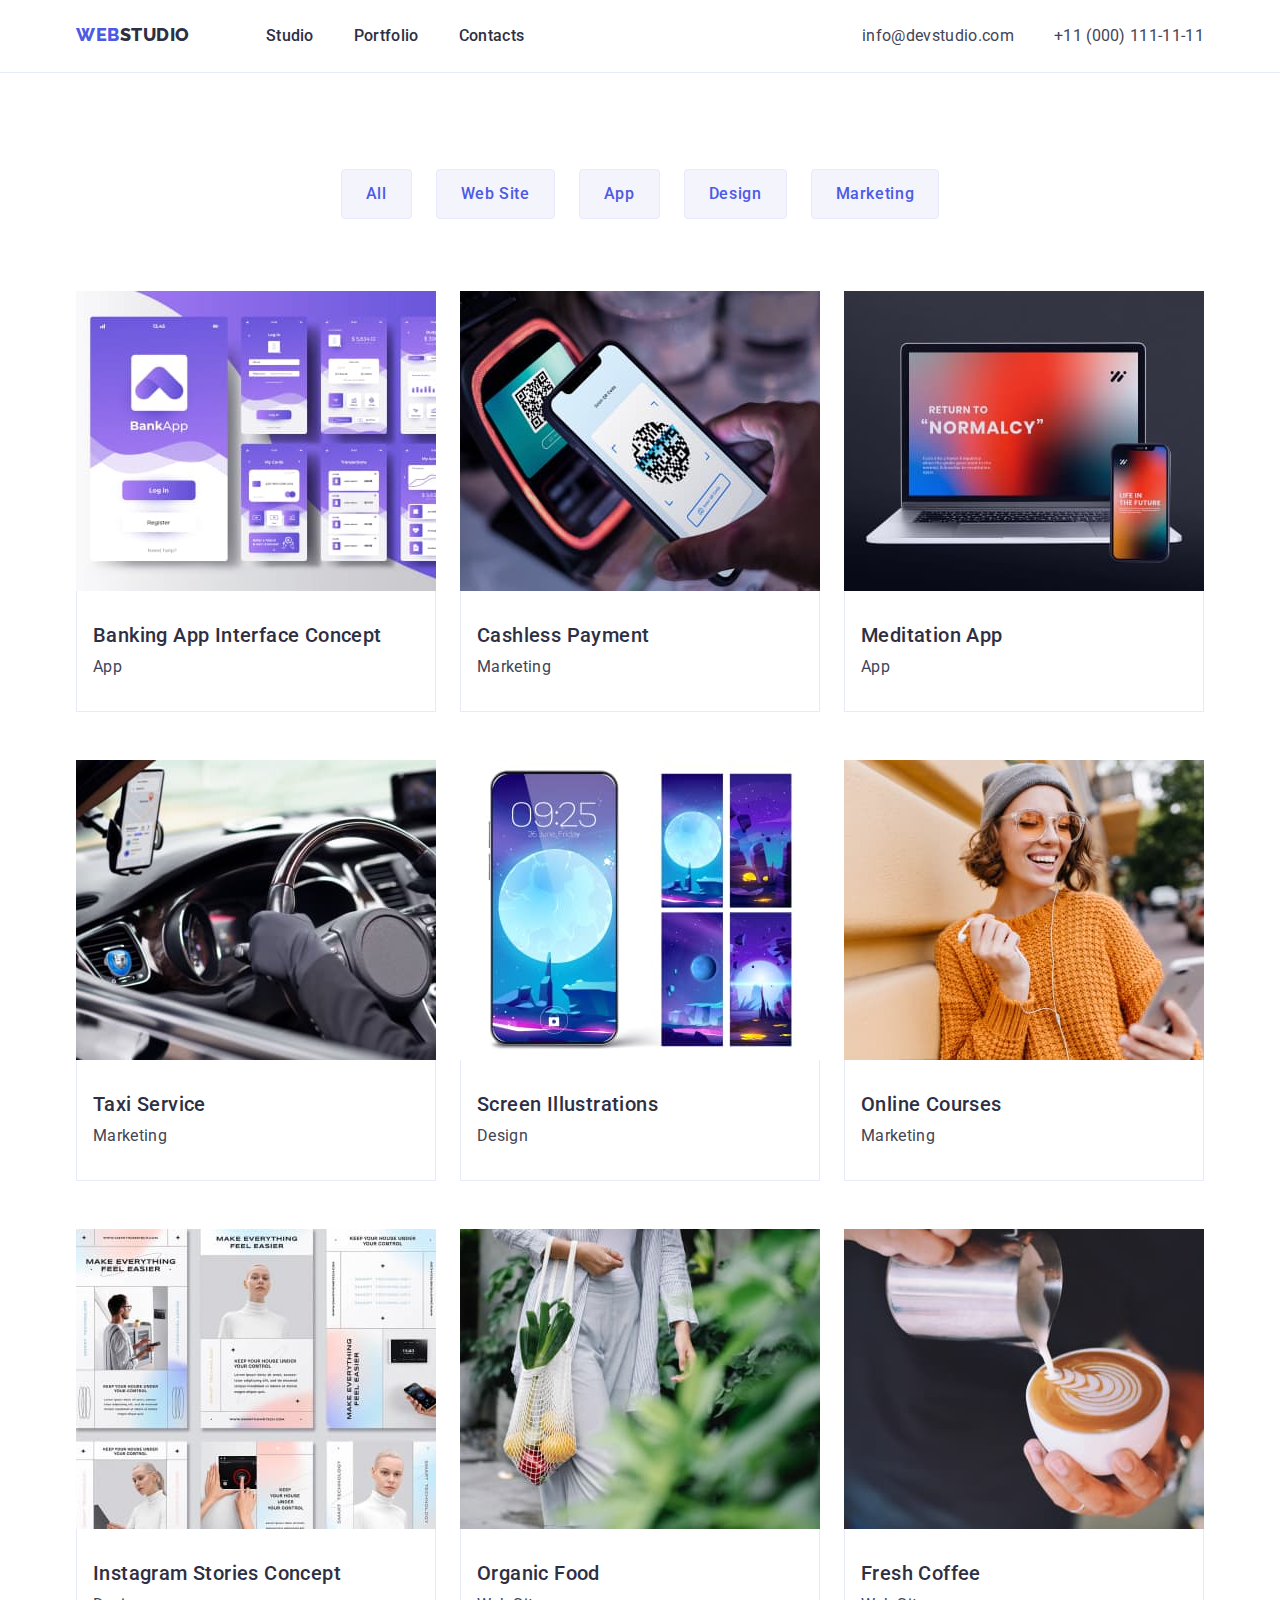
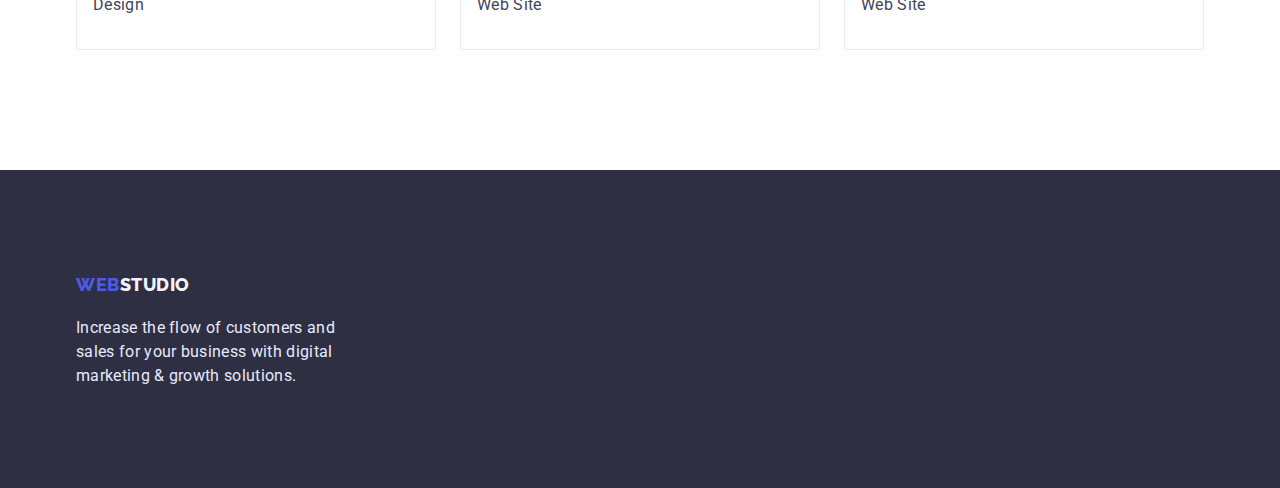
==== portfolio.html @ 6ff559cb "Initial commit" ====
<!DOCTYPE html>
<html lang="en">
<head>
    <meta charset="UTF-8">
    <meta http-equiv="X-UA-Compatible" content="IE=edge">
    <meta name="viewport" content="width=device-width, initial-scale=1.0">
    <link rel="preconnect" href="https://fonts.googleapis.com">
<link rel="preconnect" href="https://fonts.gstatic.com" crossorigin>
<link href="https://fonts.googleapis.com/css2?family=Raleway:wght@800&family=Roboto:wght@400;500;700&display=swap" rel="stylesheet">
<link rel="stylesheet" href="https://cdnjs.cloudflare.com/ajax/libs/modern-normalize/1.1.0/modern-normalize.min.css">
  <link rel="stylesheet" href="./css/style.css">
    <title>porfolio</title>
</head>
<body>
    <header class="heder">
        <div class="conteiner   heder_conteiner">
            <nav class="nav">
                <a class="lo_go  link" href="index.html" >WEB<span class="logo_2">Studio</span></a>
                <ul class="list-heder list">
                    <li class="list__item"><a class="link-heder link" href="./index.html"> Studio </a></li>  
                    <li class="list__item"><a class="link-heder link" href="./portfolio.html"> Portfolio</a></li>
                    <li class="list__item"><a class="link-heder link" href="" >Contacts</a></li>
                </ul> 
            </nav>
                <address class="adres">
                    <ul class="list">
                    <li class="adres__item"><a class="adres__meil link" href="meilto:info@devstudio.com" >info@devstudio.com</a></li>
                    <li class="adres__item"><a class="adres__tel link" href="tel:+11(000)111-11-11">+11 (000) 111-11-11</a></li>
                </ul>
                </address></div>
                
    </header>
    <main>
        <section class="menu">
            <div class="conteiner">
          <h1  class="visually-hidden">porfolio</h1>
         <ul class="lists list">
            <li class="lists__item"><button class="lists__buuton" type="button">All</button></li>
            <li class="lists__item"><button class="lists__buuton" type="button">Web Site</button></li>
            <li class="lists__item"><button class="lists__buuton" type="button">App</button></li>
            <li class="lists__item"><button class="lists__buuton" type="button">Design</button></li>
            <li class="lists__item"><button class="lists__buuton" type="button">Marketing</button></li>
    
         </ul>
        <ul class="porfolio list">
            <li class="porfolio__item"><a class="link" href=""><img class="porfolio__photo" src="./images/img1.jpg" alt="Banking App Interface Concept" width="360">
                <div class="border"><h2 class="portfolio__title">Banking App Interface Concept</h2>
                <p class="portfolio__text">App</p></div></a></li>
            <li class="porfolio__item"><a class="link" href=""><img class="porfolio__photo" src="./images/img2.jpg" alt="Cashless Payment" width="360">
                <div class="border"><h2 class="portfolio__title">Cashless Payment</h2>
                <p class="portfolio__text">Marketing</p></div></a></li>
            <li class="porfolio__item"><a class="link" href=""><img class="porfolio__photo" src="./images/img3.jpg" alt="Meditaion App" width="360">
                <div class="border"><h2 class="portfolio__title">Meditation App</h2>
                <p class="portfolio__text">App</p></div></a></li>
            <li class="porfolio__item"><a class="link" href=""><img class="porfolio__photo" src="./images/img4.jpg" alt="Taxi Service" width="360">
                <div class="border"> <h2 class="portfolio__title">Taxi Service</h2>
                <p class="portfolio__text">Marketing</p></div></a></li>
            <li class="porfolio__item"><a class="link" href=""><img class="porfolio__photo" src="./images/img5.jpg" alt="Seen Illustrationscr" width="360">
                <div class="border"> <h2 class="portfolio__title">Screen Illustrations</h2>
                <p class="portfolio__text">Design</p></div></a></li>
            <li class="porfolio__item"><a class="link" href=""><img class="porfolio__photo" src="./images/img6.jpg" alt="Online Courses" width="360">
                <div class="border"> <h2 class="portfolio__title">Online Courses</h2>
                <p class="portfolio__text">Marketing</p></div></a></li>
            <li class="porfolio__item"><a class="link" href=""><img class="porfolio__photo" src="./images/img7.jpg" alt="Instagram Stories Concept" width="360">
                <div class="border"><h2 class="portfolio__title">Instagram Stories Concept</h2>
                <p class="portfolio__text">Design</p></div></a></li>
            <li class="porfolio__item"><a class="link" href=""><img class="porfolio__photo" src="./images/img8.jpg" alt="Organic Food" width="360">
                <div class="border">  <h2 class="portfolio__title">Organic Food</h2>
                <p class="portfolio__text">Web Site</p></div></a></li>
            <li class="porfolio__item"><a class="link" href=""><img class="porfolio__photo" src="./images/img9.jpg" alt="Fresh Coffee" width="360">
                <div class="border"> <h2 class="portfolio__title">Fresh Coffee</h2>
                <p class="portfolio__text">Web Site</p></div></a></li>
        </ul>
    </div>
        </section>
    </main>
    <footer  class="footer">
        <div class="footer-conteiner">
    <a class="lo_gof link" href="index.html">WEB<span class="footer-logo">Studio</span></a>
    <p class="footer-text" >Increase the flow of customers and sales for your business with digital marketing & growth solutions.</p>
    </div>
       </footer>
</body>
</html>
---- css/style.css ----
:root{
    --bg-color:#FFFFFF;
    --hero-and-footer-bg-color:#2E2F42;
    --setion-bg-color:#F4F4FD;
    --color-text-color:#2E2F42;
    --seconari-text-color:#434455;
    --hero-title-and-button-color:#FFFFFF;
    --portfolio-buuton-color:#4D5AE5;
    --portfolio-buuton-bg-color:#F4F4FD;
    --portfolio-buuton-hover-color:#FFFFFF;
    --portfolio-buuton-bg-hover-color:#404BBF;
    --footer-text-color:#E7E9FC;
    --logo-color:#4D5AE5;
    --logo-heder-color:#2E2F42;
    --logo-footer-color:#F4F4FD;
    
}
a{
    text-decoration: none;}
    *{
        margin: 0px;
        padding: 0px;
    }
img{
  display: block;  
  max-width: 100%;
  height: auto;
}
body{
    background-color:var(--bg-color);
     font-family: 'Roboto', sans-serif;
     font-size: 16px;
     color:var(--seconari-text-color)
}
.heder_conteiner{
  align-items: center;
   display: flex;
   }
   .nav{
   display: flex;
   }
   .heder{
    padding-top: 24px;
    padding-bottom: 24px;
    border-bottom: 1px solid var(--footer-text-color);
   
   }
.conteiner{
    width: 1158px;
    margin: 0 auto;
    padding-right: 15px;
    padding-left: 15px;
}
   
button{
    cursor:pointer;

  }
  .list{
    list-style: none;
  }
  li{
    list-style-type: none;
  }
  .lo_go{
    font-family: 'Raleway',sans-serif;
    font-weight: 800;
    font-size: 18px;
    color:var(--logo-color);
    line-height: 1.17;
    letter-spacing: 0.03em;
    text-transform: uppercase;

   
    margin-right: 76px; 

  }
  .lo_gof{
    font-family: 'Raleway',sans-serif;
    font-weight: 800;
    font-size: 18px;
    color:var(--logo-color);
    line-height: 1.17;
    letter-spacing: 0.03em;
    text-transform: uppercase;
    text-decoration: none;

  }
  .logo_2{
   
    color:var(--logo-heder-color);

  }
  .link{
    text-decoration: none;
   
  }
  .list-heder{
    
}

.list__item:not(:last-child){
    margin-right: 40px;
   }
  



  
  .link-heder{
    font-weight: 500;
    font-size: 16px;
    line-height: 1.5;
    letter-spacing: 0.02em;
    color: var(--color-text-color);


   
  }
  .link-heder:hover,
  .link-heder:focus{
    color: var(--portfolio-buuton-bg-hover-color);
    border: var(--portfolio-buuton-bg-hover-color);
    border-radius: 2px;
 
  }
  .list{
    display: flex;
  }
  .adres{
    margin-left:  auto;
    display: flex;

    font-size: 16px;
    line-height: 1.5;
    letter-spacing: 0.02em;
    color:var(--seconari-text-color) ;
   font-style: normal;}

.adres__item:not(:last-child){
    margin-right: 40px;
}
.adres__meil{
 

    

    color:var(--seconari-text-color);

}
.adres__tel{

    
    color: var(--seconari-text-color);
}
.line{
    position: absolute;
  width: 1440px;
  height: 0px;
  left: 0px;
  top: 72px;


  background-color: var(--bg-color);
  border: 1px solid var(--footer-text-color);}


    .adres__meil:hover,
    .adres__meil:focus{
        color: var(--portfolio-buuton-bg-hover-color);
    }
    .tel:hover,
    .tel:focus{
        color: var(--portfolio-buuton-bg-hover-color);
    }
    .hero{
        background-color: var(--hero-and-footer-bg-color);
        padding-top: 188px;
        padding-bottom: 188px;
        text-align: center;
    }
    .hero-title {
      
        max-width: 496px;
       margin: auto;
       margin-bottom: 48px;
      
         
        font-weight: 700;
        font-size: 56px;
        line-height: 1.07;
        letter-spacing: 0.02em;
        color: var(--hero-title-and-button-color);
    }
    .button {
        padding: 16px 32px;
        max-width: 176px; ;
       
       

        font-family: 'Roboto', sans-serif;
        letter-spacing: 0.04em;
        font-weight: 500;
        font-size: 16px;
        line-height: 1.5;
        color: var(--bg-color);
        background: var(--portfolio-buuton-color);
        box-shadow: 0px 4px 4px rgb(0 0 0 / 15%);
        border: var(--buuton-color);
        border-radius: 4px;
    }
    .button:hover, .button:focus{
        background-color: var(--portfolio-buuton-bg-hover-color);
     

    }
    .visually-hidden {
        position: absolute;
        width: 1px;
        height: 1px;
        margin: -1px;
        border: 0;
        padding: 0;
        
        white-space: nowrap;
        clip-path: inset(100%);
        clip: rect(0 0 0 0);
        overflow: hidden;}
        .section{
            padding-top: 120px;
            padding-bottom: 120px;
        }
        .advantages {
           
        }
        .advantages__item:not(:last-child){
            margin-right: 24px;
            min-width: 264px;
   
           }
      
        .advantages__title {
            text-align: left;
            margin-bottom: 8px; ;

            font-weight: 500;
            font-size: 20px;
            line-height: 1.2;
            letter-spacing: 0.02em;
            color: var(--color-text-color);

        }
        .advantages__text {
            text-align: left;

            font-size: 16px;
            line-height: 1.5;
            letter-spacing: 0.02em;
            color: var(--seconari-text-color);
         
        }
        .what { 

           padding-bottom: 120px;
        }
        .what__title {
            margin-bottom: 72px;
            text-align: center;


            font-weight: 700;
            font-size: 36px;
            line-height: 1.11;
            letter-spacing: 0.02em;
            color: var(--color-text-color);
            text-transform: capitalize;

        }
        .what__list {
            display: flex;
        }
        .what__item {
            display: block;
        }
        .what__item:not(:last-child){
            margin-right: 24px;
        }

        .what__imeg {
            
        }
        .team {
            background-color: var(--setion-bg-color);
            padding-top: 120px;
            padding-bottom: 120px;

        }
        .team__title {
            margin-bottom: 72px;
            


            font-weight: 700;
            font-size: 36px;
            line-height: 1.11;
            text-align: center;
            text-transform: capitalize ;
            letter-spacing: 0.02em;
            color: var(--color-text-color);
         
        }
        .team__list {
            display: flex;

             background-color: var(--setion-bg-color);
        }
        .team__item:not(:last-child){
            margin-right: 24px;
        }
        .team__item{
            border-radius: 0px 0px 4px 4px;
        }
        .team__photo {
            display: block;

            background: url(man-with-laptop-presenting-something.jpg);
        }
        .team__sabtitle {
           
            text-align: center;
           

            font-weight: 500;
            font-size: 20px;
            line-height: 1.2;
            letter-spacing: 0.02em;
            color: var(--color-text-color);
            
        }
        .stule_team{
            padding-top: 32px;
            padding-bottom: 32px;
            background-color: var(--bg-color);
        }
        .team__text {
           margin-top: 8px;
            text-align: center;
            

            font-size: 16px;
            line-height: 1.5;
            letter-spacing: 0.02em;
            color: var(--seconari-text-color);

        }
        .footer {
            background-color: var(--hero-and-footer-bg-color);
            padding-top: 100px;
            padding-bottom: 100px;
        }
        .footer-conteiner{
            background-color: var(--hero-and-footer-bg-color);
            padding-left: 15px;
            padding-right: 15px;
            max-width: 1158px; 
           margin: auto;

        }
        .footer-logo {
            font-weight: 800;
            font-size: 18px;
            line-height: 1.66;
            letter-spacing: 0.03em;
            color: var(--portfolio-buuton-bg-color);
        }
        .footer-text {
            width: 264px;
            margin-top: 16px;

            font-size: 16px;
          line-height: 1.5;
          letter-spacing: 0.02em;
          color: var(--footer-text-color);
        }
/* portfolio */
.menu{
    padding-top: 96px; 
    padding-bottom: 120px;
}
.lists{

}
.lists__buuton{
    font-family:'Roboto', sans-serif;
    font-weight: 500;
font-size: 16px;
line-height: 1.5;
letter-spacing: 0.04em;
color: var(--portfolio-buuton-color);
background-color: var(--logo-footer-color);
border: 1px solid var(--footer-text-color);
border-radius: 4px;
}
.lists__buuton:focus,
.lists__buuton:hover{
    color: var(--bg-color);
    background-color: var(--portfolio-buuton-bg-hover-color);
   border: transparent;
   

}
.porfolio {

}
.porfolio__item {
}
.porfolio__photo {
   
}
.portfolio__title {
    font-weight: 500;
font-size: 20px;
line-height: 1.2;
letter-spacing: 0.02em;
color:var(--color-text-color)
}
.portfolio__text {
    

    font-size: 16px;
    line-height: 1.5;
    letter-spacing: 0.02em;
    color: var(--seconari-text-color);
    }



.lists{
    flex-wrap: wrap;
   
    margin-left: auto;
    justify-content: center;
   
    
    }
    .lists__item:not(:last-child){
        margin-right: 24px;
    }
    
    .lists__buuton{
        padding: 12px 24px;
       
    }
    .porfolio{
        display: flex;
        flex-wrap: wrap;
       margin-top: 72px;
       gap: 48px 24px;
       
    }
    .portfolio__conteiner{
        margin: 0px 148px 120px;
        max-width: 1128px;}
          
        
    
  
    .porfolio__item{
       
        max-width: 360px; 
    }
    .border{
        
        border-left: 1px solid var(--footer-text-color);
        border-right: 1px solid var(--footer-text-color); 
        border-bottom: 1px solid var(--footer-text-color);
        padding: 32px 16px;
    }
.porfolio__photo {
    display: block;
    
    background: linear-gradient(0deg, rgba(77, 90, 229, 0.1), rgba(77, 90, 229, 0.1)), url(4074365.jpg);
}
     .portfolio__title {
 
    


    font-weight: 500;
font-size: 20px;
line-height: 1.2;
letter-spacing: 0.02em;
}


.portfolio__text {
   margin-top: 8px;
    text-align: left;
    

    font-size: 16px;
    line-height: 1.5;
    letter-spacing: 0.02em;
    color: var(--seconari-text-color);
}
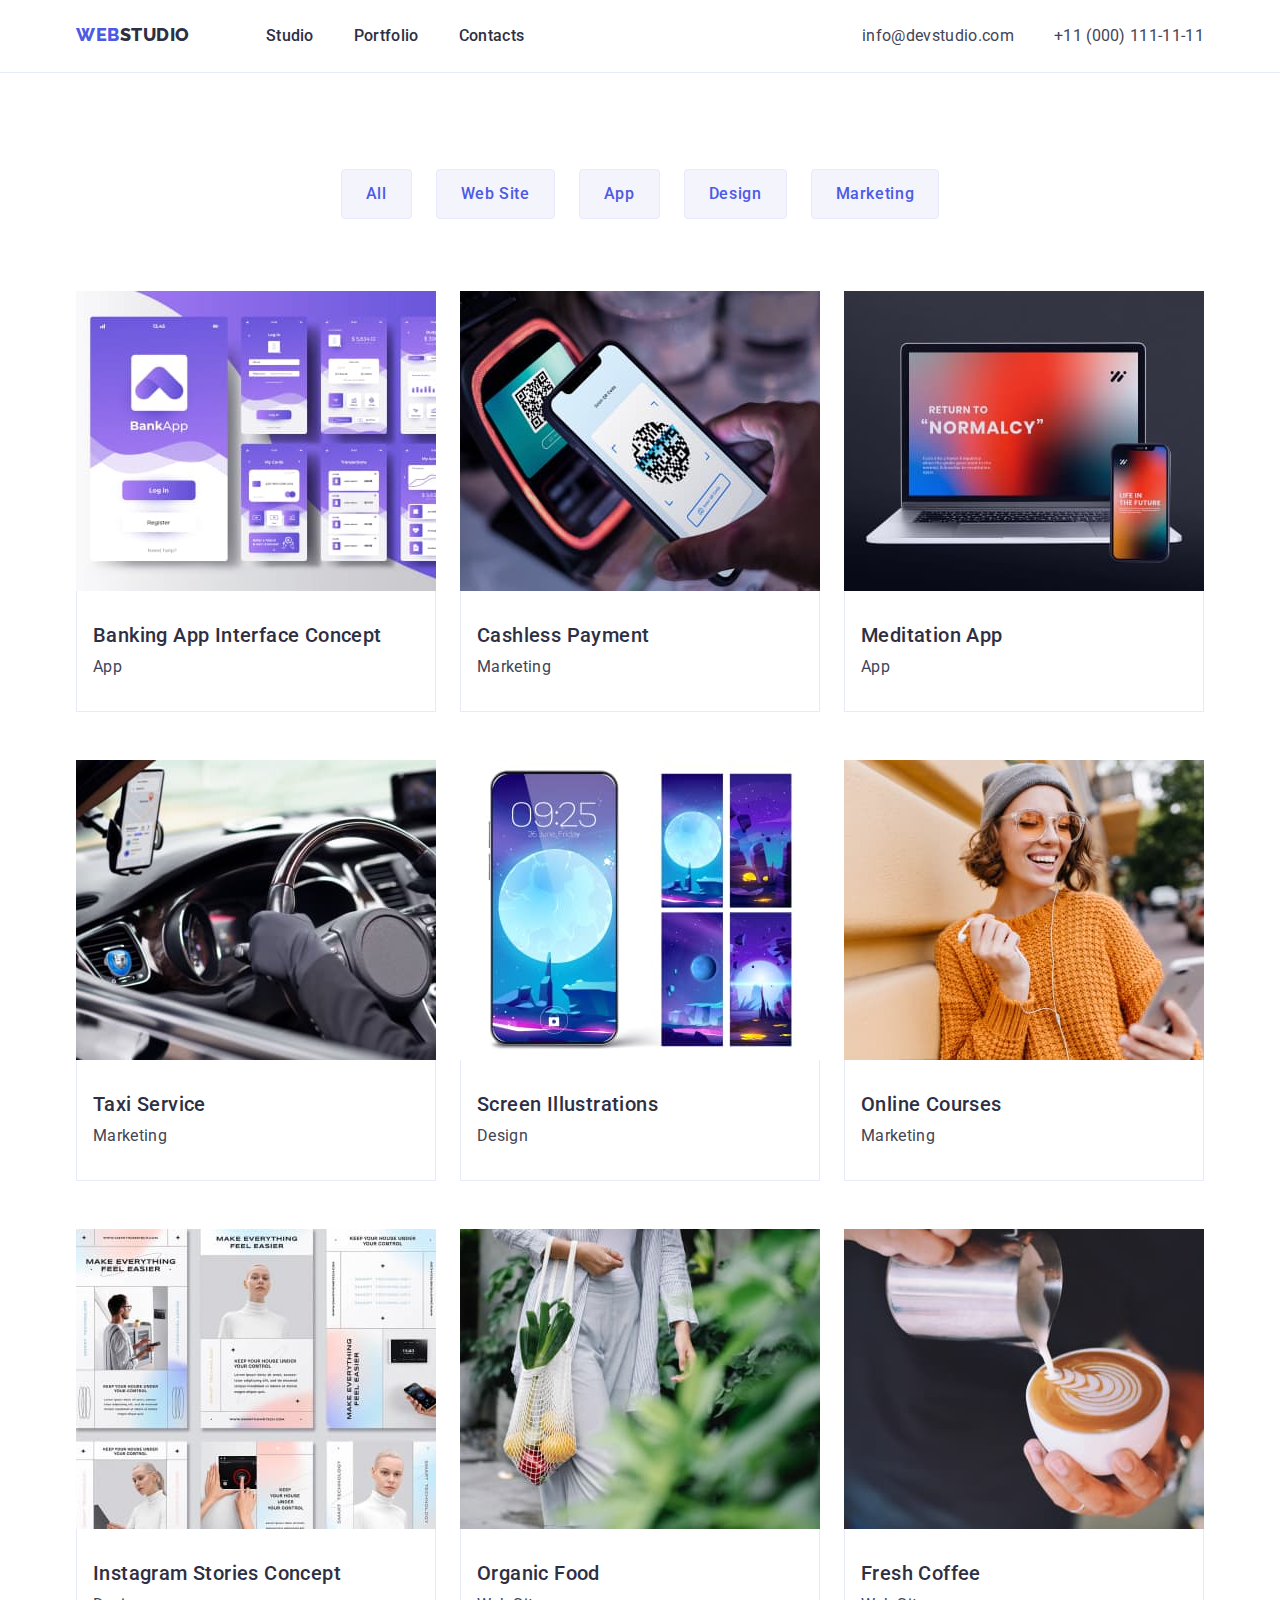
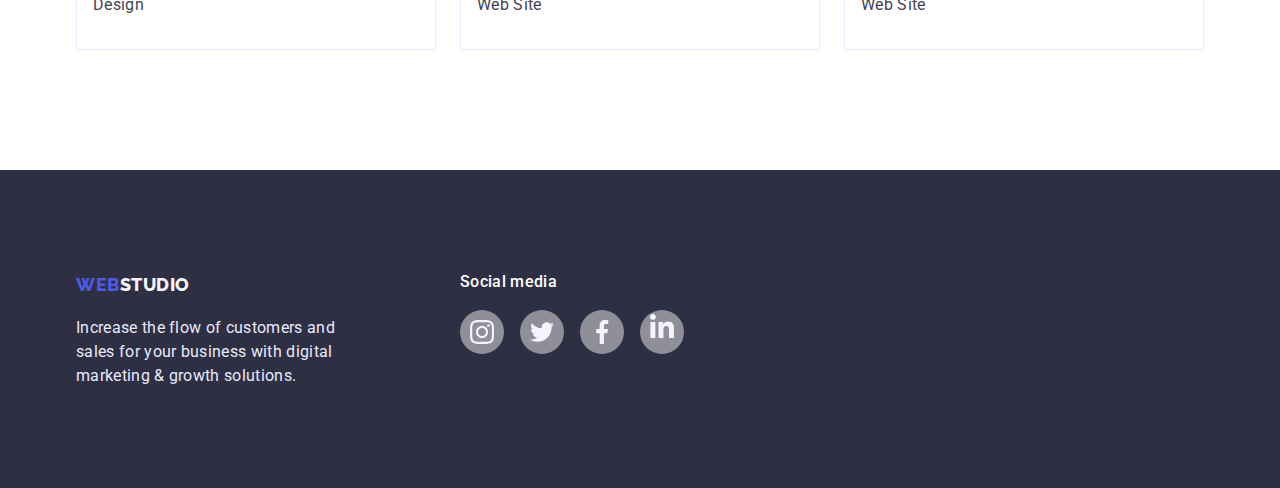
==== commit f72b1fc2: "+ декоративні ефекти" ====
--- a/portfolio.html
+++ b/portfolio.html
@@ -76,9 +76,46 @@
     </main>
     <footer  class="footer">
         <div class="footer-conteiner">
+        <div class="flex">
+            <div >
     <a class="lo_gof link" href="index.html">WEB<span class="footer-logo">Studio</span></a>
     <p class="footer-text" >Increase the flow of customers and sales for your business with digital marketing & growth solutions.</p>
     </div>
+    <div class="footer-flex-block ">
+        <h3 class="social-media">Social media</h3>
+        <ul class="social-links footer-links">
+            <li class="social-item">
+                <a href="https://instagram.com" class="links" aria-label="icon-instagram">
+                <svg class="link-icon" widht="24" height="24">
+                <use href="./images/sprite.svg#icon-instagram"></use>
+                </svg>
+                </a>
+            </li>
+            <li class="social-item">
+                <a href="https://twitter.com" class="links" aria-label="icon-twitter">
+                <svg class="link-icon" widht="24" height="24">
+                <use href="./images/sprite.svg#icon-twitter"></use>
+                </svg>
+                </a>
+            </li>
+            <li class="social-item">
+                <a href="https://facebook.com" class="links" aria-label="icon-facebook">
+                <svg class="link-icon" widht="24" height="24">
+                <use href="./images/sprite.svg#icon-facebook"></use>
+             </svg>
+            </a>
+            </li>
+            <li class="social-item">
+                <a href="https://linkedin.com" class="links" aria-label="icon-linkedin">
+                <svg class="link-icon" widht="36" height="36">
+                <use href="./images/sprite.svg#icon-linkedin"></use>
+                </svg>
+                </a>
+            </li>
+        </ul>
+    </div>
+    </div>
+        </div>
        </footer>
 </body>
 </html>--- a/css/style.css
+++ b/css/style.css
@@ -13,6 +13,8 @@
     --logo-color:#4D5AE5;
     --logo-heder-color:#2E2F42;
     --logo-footer-color:#F4F4FD;
+    --border-company-color:#8E8F99;
+    --footer-hover-icin-color:#31D0AA;
     
 }
 a{
@@ -153,16 +155,7 @@
     
     color: var(--seconari-text-color);
 }
-.line{
-    position: absolute;
-  width: 1440px;
-  height: 0px;
-  left: 0px;
-  top: 72px;
-
-
-  background-color: var(--bg-color);
-  border: 1px solid var(--footer-text-color);}
+
 
 
     .adres__meil:hover,
@@ -178,7 +171,23 @@
         padding-top: 188px;
         padding-bottom: 188px;
         text-align: center;
-    }
+       
+        background-image: linear-gradient(rgba(46, 47, 66, 0.7), rgba(46, 47, 66, 0.7)),url(../images/owerlof.jpg);
+height: 600px;
+max-width: 1440px;
+background-repeat: no-repeat;
+background-position: center;
+background-size: cover;
+margin-left: auto;
+margin-right:  auto;
+
+      
+    }
+  
+       
+      
+    
+ 
     .hero-title {
       
         max-width: 496px;
@@ -211,7 +220,7 @@
     }
     .button:hover, .button:focus{
         background-color: var(--portfolio-buuton-bg-hover-color);
-     
+        box-shadow: 0px 4px 4px rgba(0, 0, 0, 0.15);
 
     }
     .visually-hidden {
@@ -236,7 +245,32 @@
         .advantages__item:not(:last-child){
             margin-right: 24px;
             min-width: 264px;
-   
+           
+           }
+           .advantages__item::before{
+            content: "";
+            display: block;
+            height: 112px;
+            order: 0;
+           flex-grow: 0;
+         
+           background: var(--portfolio-buuton-bg-color);
+           border-radius: 4px;
+           background-repeat: no-repeat;
+           background-position: center;
+           
+           }
+           .icon1::before{
+            background-image: url(../images/advantages1.svg);
+           }
+           .icon2::before{
+            background-image: url(../images/advantages2.svg);
+           }
+           .icon3::before{
+            background-image: url(../images/advantages3.svg);
+           }
+           .icon4::before{
+            background-image: url(../images/advantages4.svg);
            }
       
         .advantages__title {
@@ -319,6 +353,7 @@
         }
         .team__item{
             border-radius: 0px 0px 4px 4px;
+            box-shadow: 0px 1px 6px rgba(46, 47, 66, 0.08), 0px 1px 1px rgba(46, 47, 66, 0.16), 0px 2px 1px rgba(46, 47, 66, 0.08);
         }
         .team__photo {
             display: block;
@@ -338,12 +373,13 @@
             
         }
         .stule_team{
-            padding-top: 32px;
-            padding-bottom: 32px;
+            padding: 32px 16px;
+
             background-color: var(--bg-color);
         }
         .team__text {
            margin-top: 8px;
+           margin-bottom: 8px;
             text-align: center;
             
 
@@ -351,12 +387,147 @@
             line-height: 1.5;
             letter-spacing: 0.02em;
             color: var(--seconari-text-color);
-
+            
+        }
+        .social-network:not(:last-child){
+            margin-right: 20px;
+            flex-wrap: nowrap;
+        }
+        .social-network{
+            display:inline-block;
+            width: 40px;
+            height: 40px;
+            background: var(--portfolio-buuton-color);
+           background-repeat: no-repeat;
+           background-size: 16px ;
+           background-position: center;
+           border-radius: 50px;
+
+           
+        }
+        .social-network:hover,
+        .social-network:focus{
+            background-color: var(--portfolio-buuton-bg-hover-color);
+        }
+
+        .instagram {
+            background-image: url(../images/instagram.svg) ;
+            
+        }
+        .twitter {
+            background-image: url(../images/twitter.svg);
+        }
+        .facabook {
+        background-image: url(../images/facebook.svg);}
+        .LinkedIn {
+            background-image: url(../images/linkedin.svg);
+        }
+        .Customers{
+            background-color: var(--bg-color);
+            padding-top: 130px ;
+            padding-bottom: 120px ;
+        }
+        .Customers__title{
+            font-size: 36px;
+            line-height: 1.11px; 
+            letter-spacing: 0.02em;
+            text-transform: capitalize;
+            color:var(--color-text-color);
+            text-align: center;
+            margin-bottom: 72px;
+        }
+        .Customers__list{
+            display:flex;
+
+        }
+        .Customers__item:not(:last-child){
+            margin-right: 24px;
+        }
+        .Customers__link{
+            display: flex;
+            justify-content: center;
+            align-items: center;
+            width: 168px;
+            height: 88px;
+            background-repeat: no-repeat;
+            background-position: center;
+         
+
+            border: 1px solid var(--border-company-color);
+            border-radius: 4px;
+            
+        }
+        
+        .Customers__link:hover,
+        .Customers__link:focus{
+            border: 1px solid var(--portfolio-buuton-bg-hover-color) ;
+            background-image: var(--portfolio-buuton-bg-hover-color);
+           
+        }
+ 
+        .company1{ fill: var(--border-company-color);
+            display: flex;
+            justify-content:center;
+          
+      
+        }
+        .company2{fill: var(--border-company-color);
+        display: flex;
+            justify-content: center;
+        
+              
+        }
+        .company3{fill: var(--border-company-color);
+            display: flex;
+            justify-content: center;
+           
+            
+        }
+        .company4{fill: var(--border-company-color);
+            display: flex;
+            justify-content: center;
+           
+          
+        }
+        .company5{fill: var(--border-company-color);
+            display: flex;
+            justify-content: center;
+           
+        }
+        .company6{fill: var(--border-company-color) ;
+            display: flex;
+            justify-content: center;
+           
+        
+       
+        }
+        .company1:hover,
+        .company1:focus{
+            fill:var(--portfolio-buuton-bg-hover-color);
+        }  .company2:hover,
+        .company2:focus{
+            fill:var(--portfolio-buuton-bg-hover-color);
+        }  .company3:hover,
+        .company3:focus{
+            fill:var(--portfolio-buuton-bg-hover-color);
+        }  .company4:hover,
+        .company4:focus{
+            fill:var(--portfolio-buuton-bg-hover-color);
+        }  .company5:hover,
+        .company5:focus{
+            fill:var(--portfolio-buuton-bg-hover-color);
+        }  .company6:hover,
+        .company6:focus{
+            fill:var(--portfolio-buuton-bg-hover-color);
         }
         .footer {
             background-color: var(--hero-and-footer-bg-color);
             padding-top: 100px;
             padding-bottom: 100px;
+            
+        }
+        .flex{
+            display: flex;
         }
         .footer-conteiner{
             background-color: var(--hero-and-footer-bg-color);
@@ -382,7 +553,60 @@
           letter-spacing: 0.02em;
           color: var(--footer-text-color);
         }
-/* portfolio */
+        .footer-flex-block{
+            margin-left: 120px;
+        }
+        .social-media {
+            font-weight: 500;
+             font-size: 16px;
+             line-height: 1.5;
+             letter-spacing: 0.02em;
+             color: var(--bg-color);
+
+        }
+        .social-item:not(:last-child){
+            margin-right: 16px;
+
+        }
+        .social-links{
+            margin-top: 16px;
+                 display: flex; 
+        }
+        .social-links .links{
+            display: flex;
+             align-items: center; 
+             width: 44px; 
+             height: 44px; 
+             border-radius: 50%; 
+             background-size: 20px; 
+             background-repeat: no-repeat; 
+             background-position: center; 
+             
+    
+        }
+        .footer-links {
+        }
+        .links {
+            background-color:var(--border-company-color);
+        }
+        .links:hover,
+        .links:focus{
+            background-color: var(--footer-hover-icin-color);
+        }
+       
+        .link-icon {
+            
+        }
+
+
+
+
+                                        /* portfolio */
+
+
+
+
+
 .menu{
     padding-top: 96px; 
     padding-bottom: 120px;
@@ -405,14 +629,17 @@
 .lists__buuton:hover{
     color: var(--bg-color);
     background-color: var(--portfolio-buuton-bg-hover-color);
-   border: transparent;
-   
+   border: 1px solid var(--portfolio-buuton-bg-hover-color);
+   box-shadow: 0px 3px 1px rgba(0, 0, 0, 0.1), 0px 2px 1px rgba(0, 0, 0, 0.08), 0px 2px 2px rgba(0, 0, 0, 0.12);
 
 }
 .porfolio {
 
 }
-.porfolio__item {
+.porfolio__item:hover,
+.porfolio__item:focus {
+    box-shadow: 0px 1px 6px rgba(46, 47, 66, 0.08), 0px 1px 1px rgba(46, 47, 66, 0.16), 0px 2px 1px rgba(46, 47, 66, 0.08);
+    
 }
 .porfolio__photo {
    
@@ -470,12 +697,17 @@
         max-width: 360px; 
     }
     .border{
-        
         border-left: 1px solid var(--footer-text-color);
         border-right: 1px solid var(--footer-text-color); 
         border-bottom: 1px solid var(--footer-text-color);
         padding: 32px 16px;
     }
+    .border:hover,
+    .border:focus{
+        border-left: 1px solid var(--portfolio-buuton-bg-color);
+        border-right:  1px solid var(--portfolio-buuton-bg-color);
+        border-bottom:1px solid var(--portfolio-buuton-bg-color) ;
+    }
 .porfolio__photo {
     display: block;
     
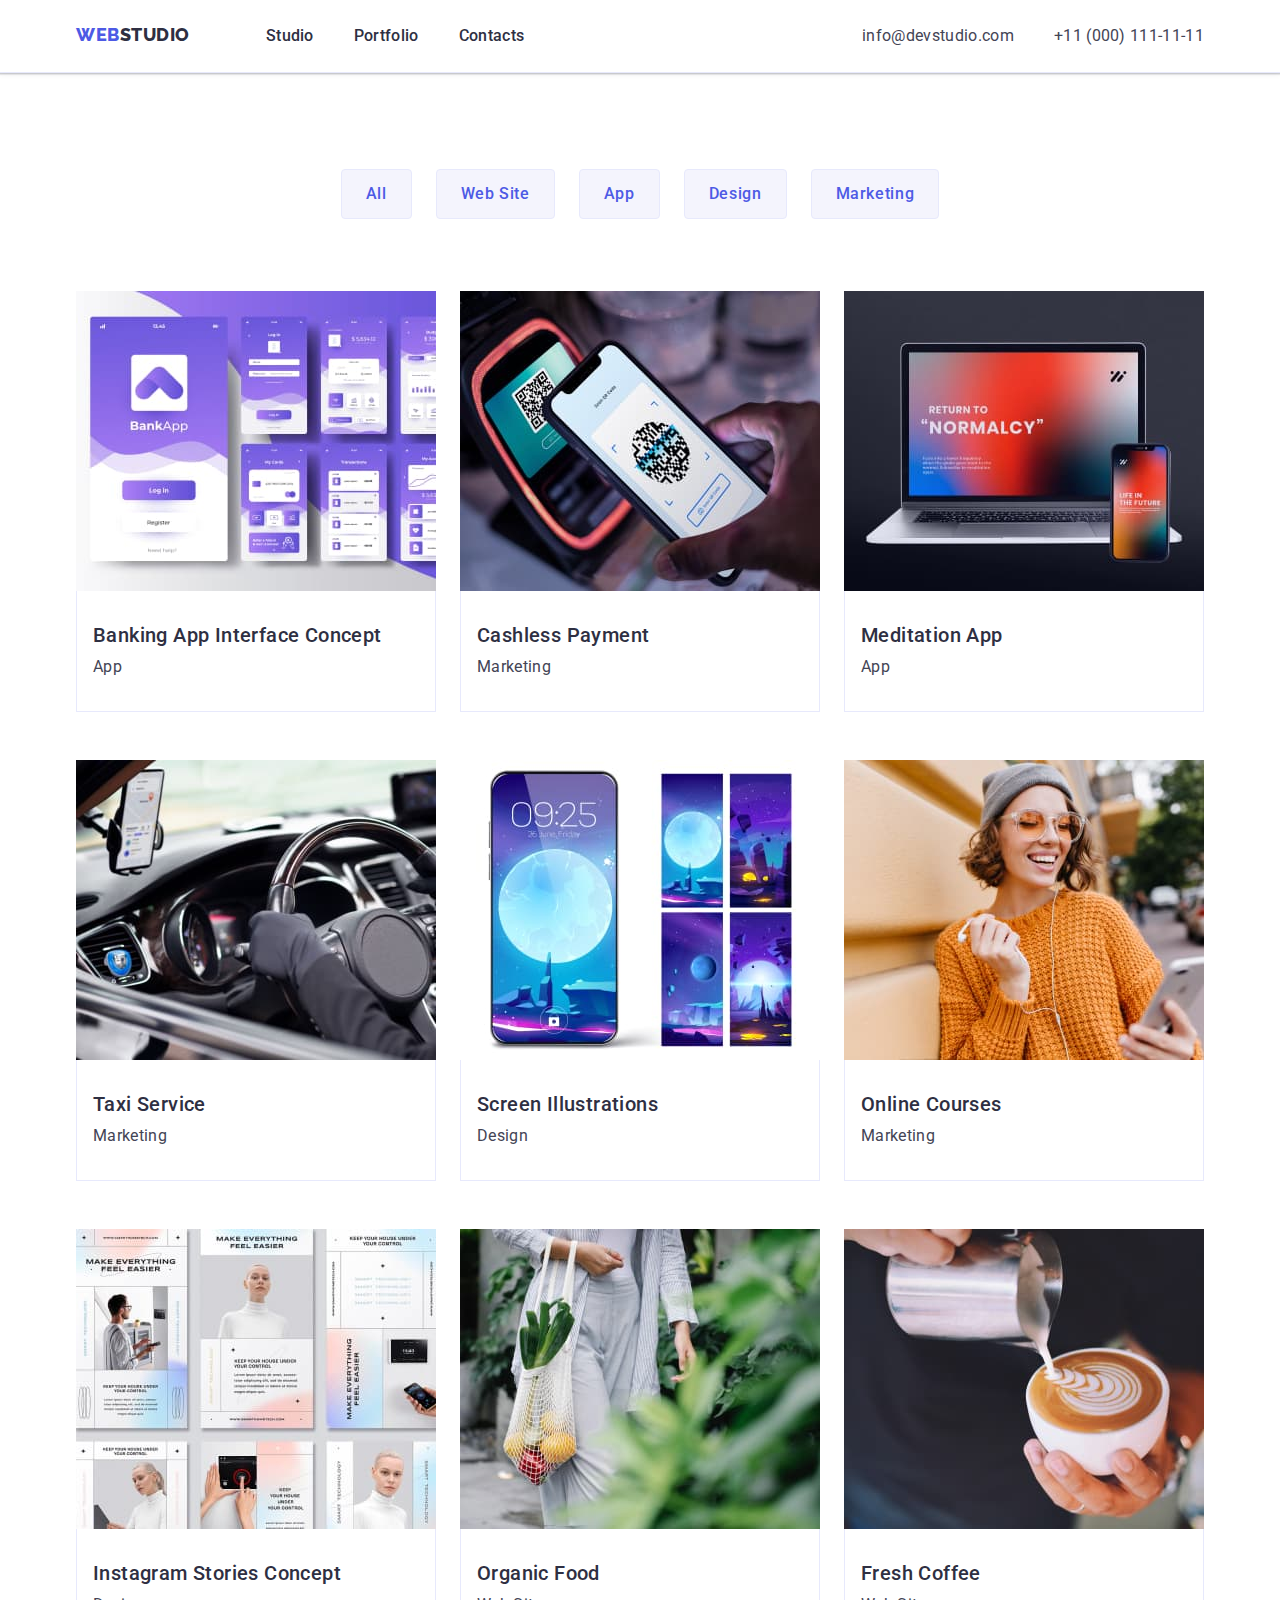
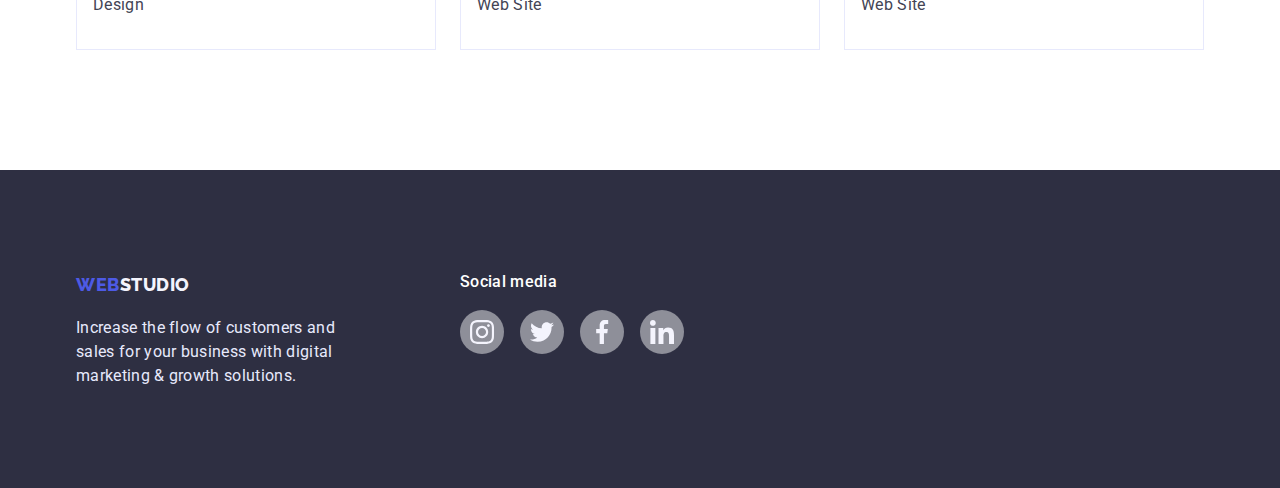
==== commit 82b8f90c: "+fix" ====
--- a/portfolio.html
+++ b/portfolio.html
@@ -43,31 +43,31 @@
     
          </ul>
         <ul class="porfolio list">
-            <li class="porfolio__item"><a class="link" href=""><img class="porfolio__photo" src="./images/img1.jpg" alt="Banking App Interface Concept" width="360">
+            <li class="porfolio__item"><a class=" portfolio-link link" href=""><img class="porfolio__photo" src="./images/img1.jpg" alt="Banking App Interface Concept" width="360">
                 <div class="border"><h2 class="portfolio__title">Banking App Interface Concept</h2>
                 <p class="portfolio__text">App</p></div></a></li>
-            <li class="porfolio__item"><a class="link" href=""><img class="porfolio__photo" src="./images/img2.jpg" alt="Cashless Payment" width="360">
+            <li class="porfolio__item"><a class=" portfolio-link link" href=""><img class="porfolio__photo" src="./images/img2.jpg" alt="Cashless Payment" width="360">
                 <div class="border"><h2 class="portfolio__title">Cashless Payment</h2>
                 <p class="portfolio__text">Marketing</p></div></a></li>
-            <li class="porfolio__item"><a class="link" href=""><img class="porfolio__photo" src="./images/img3.jpg" alt="Meditaion App" width="360">
+            <li class="porfolio__item"><a class=" portfolio-link link" href=""><img class="porfolio__photo" src="./images/img3.jpg" alt="Meditaion App" width="360">
                 <div class="border"><h2 class="portfolio__title">Meditation App</h2>
                 <p class="portfolio__text">App</p></div></a></li>
-            <li class="porfolio__item"><a class="link" href=""><img class="porfolio__photo" src="./images/img4.jpg" alt="Taxi Service" width="360">
+            <li class="porfolio__item"><a class=" portfolio-link link" href=""><img class="porfolio__photo" src="./images/img4.jpg" alt="Taxi Service" width="360">
                 <div class="border"> <h2 class="portfolio__title">Taxi Service</h2>
                 <p class="portfolio__text">Marketing</p></div></a></li>
-            <li class="porfolio__item"><a class="link" href=""><img class="porfolio__photo" src="./images/img5.jpg" alt="Seen Illustrationscr" width="360">
+            <li class="porfolio__item"><a class=" portfolio-link link" href=""><img class="porfolio__photo" src="./images/img5.jpg" alt="Seen Illustrationscr" width="360">
                 <div class="border"> <h2 class="portfolio__title">Screen Illustrations</h2>
                 <p class="portfolio__text">Design</p></div></a></li>
-            <li class="porfolio__item"><a class="link" href=""><img class="porfolio__photo" src="./images/img6.jpg" alt="Online Courses" width="360">
+            <li class="porfolio__item"><a class=" portfolio-link link" href=""><img class="porfolio__photo" src="./images/img6.jpg" alt="Online Courses" width="360">
                 <div class="border"> <h2 class="portfolio__title">Online Courses</h2>
                 <p class="portfolio__text">Marketing</p></div></a></li>
-            <li class="porfolio__item"><a class="link" href=""><img class="porfolio__photo" src="./images/img7.jpg" alt="Instagram Stories Concept" width="360">
+            <li class="porfolio__item"><a class=" portfolio-link link" href=""><img class="porfolio__photo" src="./images/img7.jpg" alt="Instagram Stories Concept" width="360">
                 <div class="border"><h2 class="portfolio__title">Instagram Stories Concept</h2>
                 <p class="portfolio__text">Design</p></div></a></li>
-            <li class="porfolio__item"><a class="link" href=""><img class="porfolio__photo" src="./images/img8.jpg" alt="Organic Food" width="360">
+            <li class="porfolio__item"><a class=" portfolio-link link" href=""><img class="porfolio__photo" src="./images/img8.jpg" alt="Organic Food" width="360">
                 <div class="border">  <h2 class="portfolio__title">Organic Food</h2>
                 <p class="portfolio__text">Web Site</p></div></a></li>
-            <li class="porfolio__item"><a class="link" href=""><img class="porfolio__photo" src="./images/img9.jpg" alt="Fresh Coffee" width="360">
+            <li class="porfolio__item"><a class=" portfolio-link link" href=""><img class="porfolio__photo" src="./images/img9.jpg" alt="Fresh Coffee" width="360">
                 <div class="border"> <h2 class="portfolio__title">Fresh Coffee</h2>
                 <p class="portfolio__text">Web Site</p></div></a></li>
         </ul>
@@ -85,30 +85,30 @@
         <h3 class="social-media">Social media</h3>
         <ul class="social-links footer-links">
             <li class="social-item">
-                <a href="https://instagram.com" class="links" aria-label="icon-instagram">
+                <a href="https://instagram.com"  aria-label="icon-instagram" class="links">
                 <svg class="link-icon" widht="24" height="24">
-                <use href="./images/sprite.svg#icon-instagram"></use>
+                <use href="./images/sprite.svg#icon-instagram-2"></use>
                 </svg>
                 </a>
             </li>
             <li class="social-item">
-                <a href="https://twitter.com" class="links" aria-label="icon-twitter">
-                <svg class="link-icon" widht="24" height="24">
-                <use href="./images/sprite.svg#icon-twitter"></use>
+                <a href="https://twitter.com"  aria-label="icon-twitter" class="links">
+                <svg class="link-icon"  widht="24" height="24">
+                <use href="./images/sprite.svg#icon-twitter-1"></use>
                 </svg>
                 </a>
             </li>
             <li class="social-item">
-                <a href="https://facebook.com" class="links" aria-label="icon-facebook">
+                <a href="https://facebook.com"  aria-label="icon-facebook" class="links">
                 <svg class="link-icon" widht="24" height="24">
-                <use href="./images/sprite.svg#icon-facebook"></use>
+                <use href="./images/sprite.svg#icon-facebook-1"></use>
              </svg>
             </a>
             </li>
             <li class="social-item">
-                <a href="https://linkedin.com" class="links" aria-label="icon-linkedin">
-                <svg class="link-icon" widht="36" height="36">
-                <use href="./images/sprite.svg#icon-linkedin"></use>
+                <a href="https://linkedin.com" aria-label="icon-linkedin"  class="links ">
+                <svg class="link-icon" widht="24" height="24">
+                <use href="./images/sprite.svg#icon-linkedin-1"></use>
                 </svg>
                 </a>
             </li>
--- a/css/style.css
+++ b/css/style.css
@@ -45,7 +45,7 @@
     padding-top: 24px;
     padding-bottom: 24px;
     border-bottom: 1px solid var(--footer-text-color);
-   
+    box-shadow: 0px 2px 1px rgba(46, 47, 66, 0.08), 0px 1px 1px rgba(46, 47, 66, 0.16), 0px 1px 6px rgba(46, 47, 66, 0.08);
    }
 .conteiner{
     width: 1158px;
@@ -173,7 +173,6 @@
         text-align: center;
        
         background-image: linear-gradient(rgba(46, 47, 66, 0.7), rgba(46, 47, 66, 0.7)),url(../images/owerlof.jpg);
-height: 600px;
 max-width: 1440px;
 background-repeat: no-repeat;
 background-position: center;
@@ -252,7 +251,7 @@
             display: block;
             height: 112px;
             order: 0;
-           flex-grow: 0;
+           
          
            background: var(--portfolio-buuton-bg-color);
            border-radius: 4px;
@@ -389,39 +388,33 @@
             color: var(--seconari-text-color);
             
         }
-        .social-network:not(:last-child){
-            margin-right: 20px;
-            flex-wrap: nowrap;
-        }
-        .social-network{
-            display:inline-block;
-            width: 40px;
-            height: 40px;
-            background: var(--portfolio-buuton-color);
-           background-repeat: no-repeat;
-           background-size: 16px ;
-           background-position: center;
-           border-radius: 50px;
-
-           
-        }
-        .social-network:hover,
-        .social-network:focus{
+        .team__list-link{
+            display: flex;
+        }
+
+        .link_team{
+            display: flex;
+            align-items: center;
+            width: 44px;
+            height: 44px;
+            border-radius: 50%;
+            background-size: 20px;
+            background-repeat: no-repeat;
+            background-position: center;
+            background-color: var(--logo-color);
+        }
+        .link_team:hover,
+        .link_team:focus{
             background-color: var(--portfolio-buuton-bg-hover-color);
         }
-
-        .instagram {
-            background-image: url(../images/instagram.svg) ;
-            
-        }
-        .twitter {
-            background-image: url(../images/twitter.svg);
-        }
-        .facabook {
-        background-image: url(../images/facebook.svg);}
-        .LinkedIn {
-            background-image: url(../images/linkedin.svg);
-        }
+      .team__item-link:not(:last-child){
+        margin-right: 24px;
+      }
+
+           
+      
+
+       
         .Customers{
             background-color: var(--bg-color);
             padding-top: 130px ;
@@ -429,7 +422,7 @@
         }
         .Customers__title{
             font-size: 36px;
-            line-height: 1.11px; 
+            line-height: 1.11; 
             letter-spacing: 0.02em;
             text-transform: capitalize;
             color:var(--color-text-color);
@@ -443,6 +436,7 @@
         .Customers__item:not(:last-child){
             margin-right: 24px;
         }
+        
         .Customers__link{
             display: flex;
             justify-content: center;
@@ -451,7 +445,8 @@
             height: 88px;
             background-repeat: no-repeat;
             background-position: center;
-         
+            color: var(--border-company-color);
+    
 
             border: 1px solid var(--border-company-color);
             border-radius: 4px;
@@ -461,65 +456,48 @@
         .Customers__link:hover,
         .Customers__link:focus{
             border: 1px solid var(--portfolio-buuton-bg-hover-color) ;
-            background-image: var(--portfolio-buuton-bg-hover-color);
-           
+            color: var(--portfolio-buuton-bg-hover-color);
+        
         }
  
-        .company1{ fill: var(--border-company-color);
+        .company1{ fill:currentColor;
             display: flex;
             justify-content:center;
           
       
         }
-        .company2{fill: var(--border-company-color);
+        .company2{fill: currentColor;
         display: flex;
             justify-content: center;
         
               
         }
-        .company3{fill: var(--border-company-color);
+        .company3{fill: currentColor;
             display: flex;
             justify-content: center;
-           
-            
-        }
-        .company4{fill: var(--border-company-color);
+            
+           
+            
+        }
+        .company4{fill: currentColor;
             display: flex;
             justify-content: center;
            
           
         }
-        .company5{fill: var(--border-company-color);
+        .company5{fill:currentColor;
             display: flex;
             justify-content: center;
            
         }
-        .company6{fill: var(--border-company-color) ;
+        .company6{fill: currentColor ;
             display: flex;
             justify-content: center;
            
         
        
         }
-        .company1:hover,
-        .company1:focus{
-            fill:var(--portfolio-buuton-bg-hover-color);
-        }  .company2:hover,
-        .company2:focus{
-            fill:var(--portfolio-buuton-bg-hover-color);
-        }  .company3:hover,
-        .company3:focus{
-            fill:var(--portfolio-buuton-bg-hover-color);
-        }  .company4:hover,
-        .company4:focus{
-            fill:var(--portfolio-buuton-bg-hover-color);
-        }  .company5:hover,
-        .company5:focus{
-            fill:var(--portfolio-buuton-bg-hover-color);
-        }  .company6:hover,
-        .company6:focus{
-            fill:var(--portfolio-buuton-bg-hover-color);
-        }
+    
         .footer {
             background-color: var(--hero-and-footer-bg-color);
             padding-top: 100px;
@@ -636,10 +614,13 @@
 .porfolio {
 
 }
-.porfolio__item:hover,
-.porfolio__item:focus {
+.portfolio-link{
+
+}
+.portfolio-link:hover,
+.portfolio-link:focus{
     box-shadow: 0px 1px 6px rgba(46, 47, 66, 0.08), 0px 1px 1px rgba(46, 47, 66, 0.16), 0px 2px 1px rgba(46, 47, 66, 0.08);
-    
+   display: block;
 }
 .porfolio__photo {
    
@@ -693,7 +674,7 @@
     
   
     .porfolio__item{
-       
+        
         max-width: 360px; 
     }
     .border{
@@ -702,12 +683,7 @@
         border-bottom: 1px solid var(--footer-text-color);
         padding: 32px 16px;
     }
-    .border:hover,
-    .border:focus{
-        border-left: 1px solid var(--portfolio-buuton-bg-color);
-        border-right:  1px solid var(--portfolio-buuton-bg-color);
-        border-bottom:1px solid var(--portfolio-buuton-bg-color) ;
-    }
+  
 .porfolio__photo {
     display: block;
     
